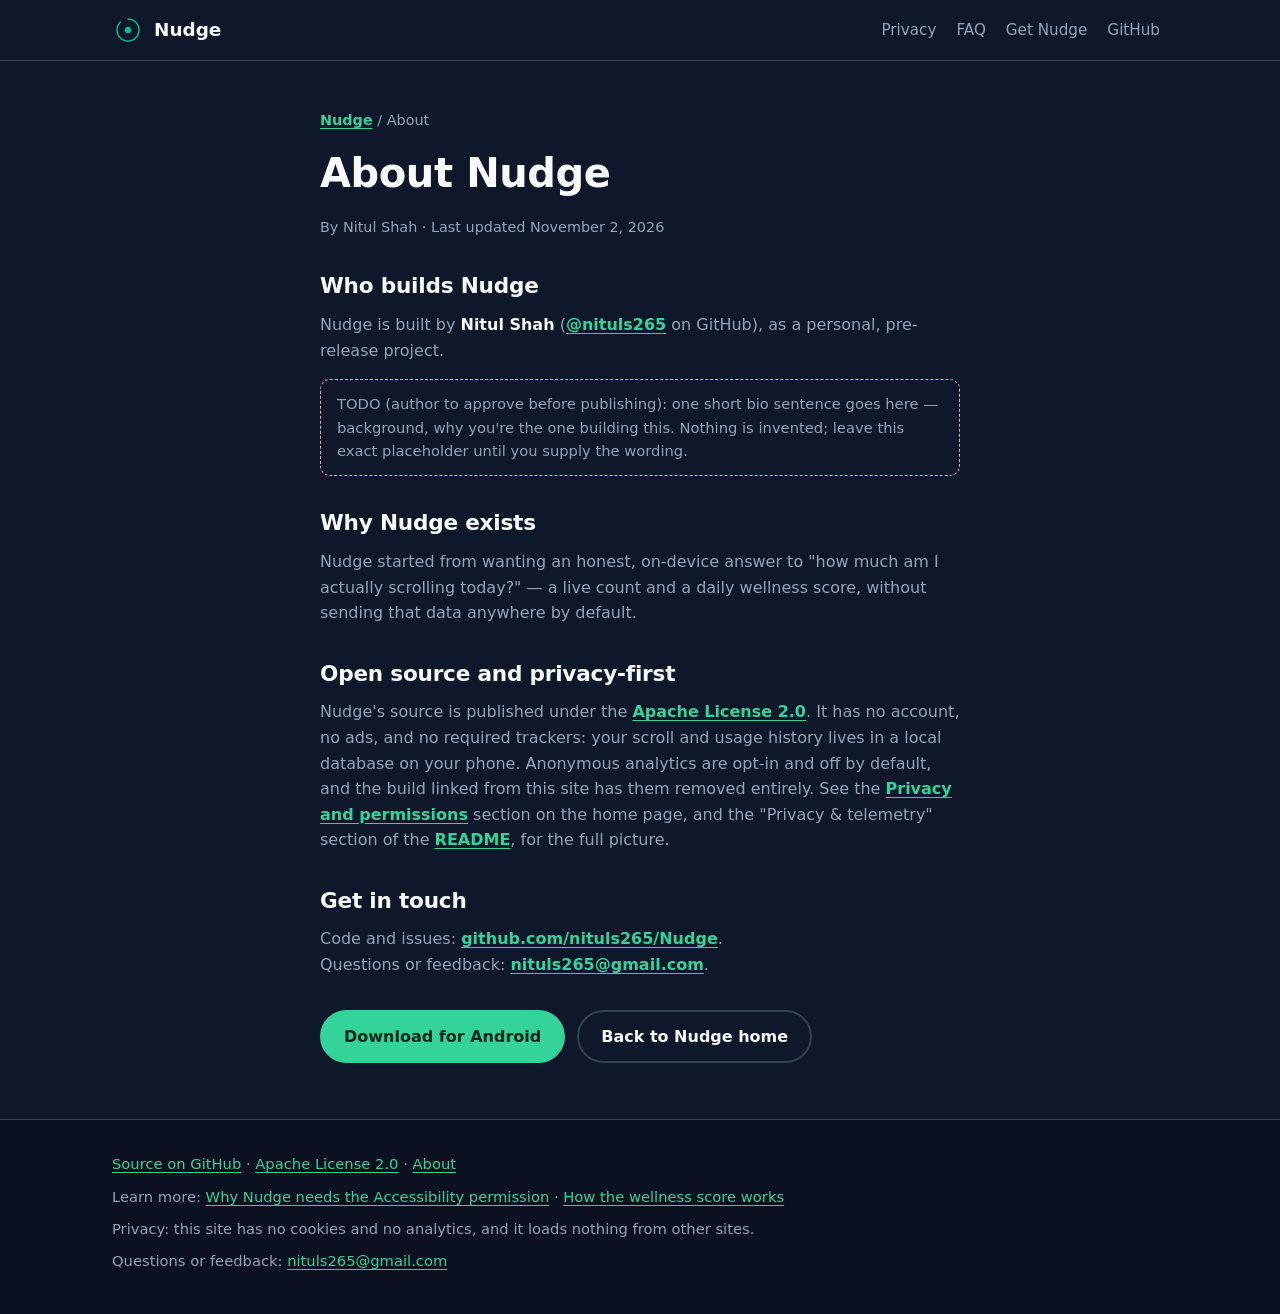
==== docs/about/index.html @ fdf02737 "Add free technical SEO foundation to the landing page Title/description now lead with the "scroll co" ====
<!doctype html>
<html lang="en">
<head>
  <meta charset="utf-8">
  <meta name="viewport" content="width=device-width, initial-scale=1">
  <title>About Nudge</title>
  <meta name="description" content="Who builds Nudge, why it exists, and its open-source, privacy-first stance. Contact and GitHub links.">
  <link rel="canonical" href="https://nituls265.github.io/Nudge/about/">
  <link rel="icon" type="image/png" sizes="32x32" href="../favicon-32.png">
  <link rel="apple-touch-icon" href="../apple-touch-icon.png">
  <meta property="og:type" content="profile">
  <meta property="og:site_name" content="Nudge">
  <meta property="og:title" content="About Nudge">
  <meta property="og:description" content="Who builds Nudge, why it exists, and its open-source, privacy-first stance.">
  <meta property="og:url" content="https://nituls265.github.io/Nudge/about/">
  <meta property="og:image" content="https://nituls265.github.io/Nudge/og-image.png">
  <meta name="twitter:card" content="summary_large_image">
  <link rel="stylesheet" href="../style.css">
  <script type="application/ld+json">
  {
    "@context": "https://schema.org",
    "@type": "AboutPage",
    "name": "About Nudge",
    "description": "Who builds Nudge, why it exists, and its open-source, privacy-first stance.",
    "mainEntityOfPage": "https://nituls265.github.io/Nudge/about/",
    "about": {
      "@type": "Person",
      "name": "Nitul Shah",
      "email": "mailto:nituls265@gmail.com",
      "sameAs": "https://github.com/nituls265"
    }
  }
  </script>
</head>
<body>
  <a class="skip" href="#main">Skip to content</a>

  <header class="site-header">
    <div class="wrap header-inner">
      <a class="brand" href="../" aria-label="Nudge home">
        <img src="../assets/logo-96.png" width="32" height="32" alt="">
        <span>Nudge</span>
      </a>
      <nav aria-label="Primary">
        <a href="../#privacy">Privacy</a>
        <a href="../#faq">FAQ</a>
        <a href="../#get">Get Nudge</a>
        <a href="https://github.com/nituls265/Nudge">GitHub</a>
      </nav>
    </div>
  </header>

  <main id="main">
    <article class="content wrap" aria-labelledby="page-title">
      <p class="breadcrumb"><a href="../">Nudge</a> / About</p>
      <h1 id="page-title">About Nudge</h1>
      <p class="byline">By Nitul Shah · Last updated <time datetime="2026-11-02">November 2, 2026</time></p>

      <h2>Who builds Nudge</h2>
      <p>Nudge is built by <strong>Nitul Shah</strong> (<a href="https://github.com/nituls265">@nituls265</a> on GitHub), as a personal, pre-release project.</p>
      <p class="todo">TODO (author to approve before publishing): one short bio sentence goes here — background, why you're the one building this. Nothing is invented; leave this exact placeholder until you supply the wording.</p>

      <h2>Why Nudge exists</h2>
      <p>Nudge started from wanting an honest, on-device answer to "how much am I actually scrolling today?" — a live count and a daily wellness score, without sending that data anywhere by default.</p>

      <h2>Open source and privacy-first</h2>
      <p>Nudge's source is published under the <a href="https://github.com/nituls265/Nudge/blob/main/LICENSE">Apache License 2.0</a>. It has no account, no ads, and no required trackers: your scroll and usage history lives in a local database on your phone. Anonymous analytics are opt-in and off by default, and the build linked from this site has them removed entirely. See the <a href="../#privacy">Privacy and permissions</a> section on the home page, and the "Privacy & telemetry" section of the <a href="https://github.com/nituls265/Nudge#privacy--telemetry">README</a>, for the full picture.</p>

      <h2>Get in touch</h2>
      <p>Code and issues: <a href="https://github.com/nituls265/Nudge">github.com/nituls265/Nudge</a>.<br>
         Questions or feedback: <a href="mailto:nituls265@gmail.com">nituls265@gmail.com</a>.</p>

      <div class="content-cta">
        <a class="btn btn-primary js-download" href="https://github.com/nituls265/Nudge/releases/latest/download/app-foss-release.apk">Download for Android</a>
        <a class="btn btn-secondary" href="../">Back to Nudge home</a>
      </div>
    </article>
  </main>

  <footer class="site-footer">
    <div class="wrap footer-inner">
      <p><a href="https://github.com/nituls265/Nudge">Source on GitHub</a> ·
         <a href="https://github.com/nituls265/Nudge/blob/main/LICENSE">Apache License 2.0</a> ·
         <a href="../about/">About</a></p>
      <p>Learn more: <a href="../accessibility-permission/">Why Nudge needs the Accessibility permission</a> ·
         <a href="../wellness-score/">How the wellness score works</a></p>
      <p>Privacy: this site has no cookies and no analytics, and it loads nothing from other sites.</p>
      <p>Questions or feedback: <a href="mailto:nituls265@gmail.com">nituls265@gmail.com</a></p>
    </div>
  </footer>
</body>
</html>
---- docs/style.css ----
/* Nudge landing page — matches the app's palette (ui/theme/Color.kt). */
:root {
  --bg: #0F172A;        /* Slate900 */
  --bg-deep: #0B1120;   /* Slate950 */
  --card: #1E293B;      /* Slate800 */
  --line: #334155;      /* Slate700 */
  --text: #F8FAFC;      /* Slate50 */
  --muted: #94A3B8;     /* Slate400 */
  --accent: #34D399;    /* Emerald400 */
  --accent-ink: #06261B;
  --danger: #FCA5A5;
  --radius: 16px;
  --wrap: 68rem;
  color-scheme: dark;
}

*, *::before, *::after { box-sizing: border-box; }
[hidden] { display: none !important; }

html { -webkit-text-size-adjust: 100%; scroll-behavior: smooth; }
@media (prefers-reduced-motion: reduce) { html { scroll-behavior: auto; } }

body {
  margin: 0;
  background: var(--bg);
  color: var(--text);
  font: 400 1rem/1.6 system-ui, -apple-system, "Segoe UI", Roboto, "Helvetica Neue", Arial, sans-serif;
}

img, video { max-width: 100%; height: auto; display: block; }

a { color: var(--accent); text-underline-offset: 0.18em; }
a:hover { text-decoration-thickness: 2px; }

:focus-visible { outline: 3px solid var(--accent); outline-offset: 3px; border-radius: 6px; }

h1, h2, h3 { line-height: 1.2; margin: 0 0 0.6em; letter-spacing: -0.01em; text-wrap: balance; }
h1 { font-size: clamp(2rem, 7vw, 3.5rem); font-weight: 800; }
h2 { font-size: clamp(1.5rem, 4.5vw, 2.1rem); font-weight: 750; text-align: center; }
h3 { font-size: 1.15rem; font-weight: 700; }
p { margin: 0 0 1em; }

.wrap { width: 100%; max-width: var(--wrap); margin: 0 auto; padding-left: 16px; padding-right: 16px; }

.sr-only {
  position: absolute; width: 1px; height: 1px; padding: 0; margin: -1px;
  overflow: hidden; clip: rect(0 0 0 0); white-space: nowrap; border: 0;
}

.skip {
  position: absolute; left: 8px; top: -100px; z-index: 10;
  background: var(--accent); color: var(--accent-ink); padding: 8px 14px;
  border-radius: 8px; font-weight: 700;
}
.skip:focus { top: 8px; }

/* Header */
.site-header { border-bottom: 1px solid var(--line); }
.header-inner { display: flex; align-items: center; justify-content: space-between; gap: 12px; min-height: 60px; }
.brand { display: inline-flex; align-items: center; gap: 10px; color: var(--text); text-decoration: none; font-weight: 800; font-size: 1.15rem; }
nav { display: flex; gap: 4px; flex-wrap: wrap; }
nav a { color: var(--muted); text-decoration: none; padding: 10px 8px; font-size: 0.95rem; }
nav a:hover { color: var(--text); }

/* Sections */
main > section { padding-top: 56px; padding-bottom: 56px; }
.hero { text-align: center; padding-top: 64px; }
.lede { text-wrap: balance; color: var(--muted); font-size: clamp(1.05rem, 2.6vw, 1.25rem); max-width: 40rem; margin: 0 auto 1.6em; }
.fine { color: var(--muted); font-size: 0.92rem; }
.center { text-align: center; }

/* Buttons */
.cta-row { display: flex; flex-direction: column; gap: 12px; align-items: center; margin-bottom: 14px; }
.btn {
  display: inline-flex; align-items: center; justify-content: center;
  min-height: 48px; padding: 12px 22px; border-radius: 999px;
  font: inherit; font-weight: 700; text-decoration: none; cursor: pointer;
  border: 2px solid transparent; transition: transform .12s ease, background-color .12s ease;
}
.btn:active { transform: translateY(1px); }
.btn-primary { background: var(--accent); color: var(--accent-ink); }
.btn-primary:hover { background: #6EE7B7; }
.btn-secondary { background: transparent; color: var(--text); border-color: var(--line); }
.btn-secondary:hover { border-color: var(--muted); }
.btn[disabled], fieldset[disabled] .btn { opacity: .6; cursor: not-allowed; }

/* Device-specific text (set by app.js; without JS nothing here is hidden) */
.ios-only { display: none; }
[data-device="ios"] .ios-only { display: block; }
[data-device="ios"] #hero-note { display: none; }

/* Demo */
.demo { padding-top: 8px; }
.demo-frame { margin: 0 auto; max-width: 300px; text-align: center; }
.demo-frame video, .demo-frame .phone-shot { width: 100%; aspect-ratio: 9 / 16; }
.phone-shot { border-radius: 24px; background: var(--bg-deep); border: 1px solid var(--line); }
.demo-frame video, .demo-frame .phone-shot { border-radius: 28px; }

.screens { display: grid; gap: 24px; margin-top: 40px; justify-items: center; }
.screens figure { margin: 0; max-width: 300px; text-align: center; }
.screens figcaption { color: var(--text); font-weight: 600; }
figcaption { color: var(--muted); font-size: 0.92rem; margin-top: 12px; }
.autoplay-note { display: block; margin-top: 4px; }

/* Cards & grids */
.card { background: var(--card); border: 1px solid var(--line); border-radius: var(--radius); padding: 22px; }
.card p:last-child { margin-bottom: 0; }

.feature-grid { list-style: none; margin: 0; padding: 0; display: grid; gap: 16px; }
.feature-grid h3 { color: var(--accent); }
.feature-grid p { color: var(--muted); }

.two-col { display: grid; gap: 16px; }
.checks { margin: 0; padding: 0; list-style: none; }
.checks li { position: relative; padding-left: 28px; margin-bottom: 12px; color: var(--muted); }
.checks li strong { color: var(--text); }
.checks li::before {
  content: ""; position: absolute; left: 4px; top: 0.45em;
  width: 12px; height: 7px; border-left: 2.5px solid var(--accent); border-bottom: 2.5px solid var(--accent);
  transform: rotate(-45deg);
}
.privacy p { color: var(--muted); }
.privacy p strong, .privacy p em { color: var(--text); }

/* FAQ */
.faq-list { display: grid; gap: 16px; margin-top: 24px; }
.faq-list h3 { color: var(--accent); }
.faq-list p { color: var(--muted); margin: 0; }

/* Get Nudge */
.get-grid { display: grid; gap: 16px; margin-top: 24px; }
.get-grid .card { display: flex; flex-direction: column; gap: 12px; align-items: flex-start; }
.get-grid .card > .btn { width: 100%; }
.get-qr { align-items: center !important; }
.get-qr details { width: 100%; text-align: center; }
.get-qr summary { cursor: pointer; font-weight: 700; padding: 6px 0; }
.qr { margin: 16px auto 0; background: #fff; padding: 12px; border-radius: 12px; width: 200px; height: 200px; }
.stat { color: var(--text); font-weight: 600; }

/* Device ordering of the three Get cards: never hides any of them */
[data-device="ios"] .get-ios { order: -1; }
[data-device="android"] .get-qr { order: 2; }

/* Waitlist */
form { width: 100%; margin: 0; }
fieldset { border: 0; margin: 0; padding: 0; min-width: 0; }
label { display: block; font-weight: 600; margin-bottom: 6px; }
.field-row { display: flex; gap: 8px; flex-wrap: wrap; }
input[type="email"] {
  flex: 1 1 14rem; min-width: 0; min-height: 48px; padding: 10px 14px;
  font: inherit; color: var(--text); background: var(--bg);
  border: 1px solid var(--line); border-radius: 12px;
}
input[type="email"]:focus-visible { border-color: var(--accent); }
input[aria-invalid="true"] { border-color: var(--danger); }
.hp { position: absolute; left: -10000px; width: 1px; height: 1px; overflow: hidden; }
.status { margin: 0; min-height: 1.6em; font-weight: 600; }
.status.ok { color: var(--accent); }
.status.err { color: var(--danger); }

/* Content pages (about, accessibility-permission, wellness-score) */
.content { padding-top: 48px; padding-bottom: 56px; max-width: 42rem; }
.content h1 { font-size: clamp(1.75rem, 5vw, 2.5rem); }
.content h2 { text-align: left; font-size: 1.35rem; margin-top: 1.6em; }
.content p, .content li { color: var(--muted); }
.content strong { color: var(--text); }
.content a { font-weight: 600; }
.breadcrumb { color: var(--muted); font-size: 0.9rem; margin-bottom: 1.2em; }
.byline { color: var(--muted); font-size: 0.9rem; margin-top: -0.4em; margin-bottom: 1.6em; }
.content-cta { display: flex; flex-wrap: wrap; gap: 12px; margin-top: 2em; }
.todo { border: 1px dashed var(--danger); border-radius: 10px; padding: 12px 16px; color: var(--danger); font-size: 0.92rem; }

/* Footer */
.site-footer { border-top: 1px solid var(--line); background: var(--bg-deep); padding: 32px 0; color: var(--muted); font-size: 0.92rem; }
.footer-inner p { margin-bottom: 0.6em; }

/* Larger screens */
@media (min-width: 40rem) {
  .cta-row { flex-direction: row; justify-content: center; }
  .feature-grid { grid-template-columns: repeat(2, 1fr); }
  .screens { grid-template-columns: repeat(3, 1fr); align-items: start; gap: 20px; }
}
@media (min-width: 56rem) {
  .two-col { grid-template-columns: 1fr 1fr; }
  .get-grid { grid-template-columns: repeat(3, 1fr); }
  .feature-grid { grid-template-columns: repeat(3, 1fr); }
  .faq-list { grid-template-columns: 1fr 1fr; }
}
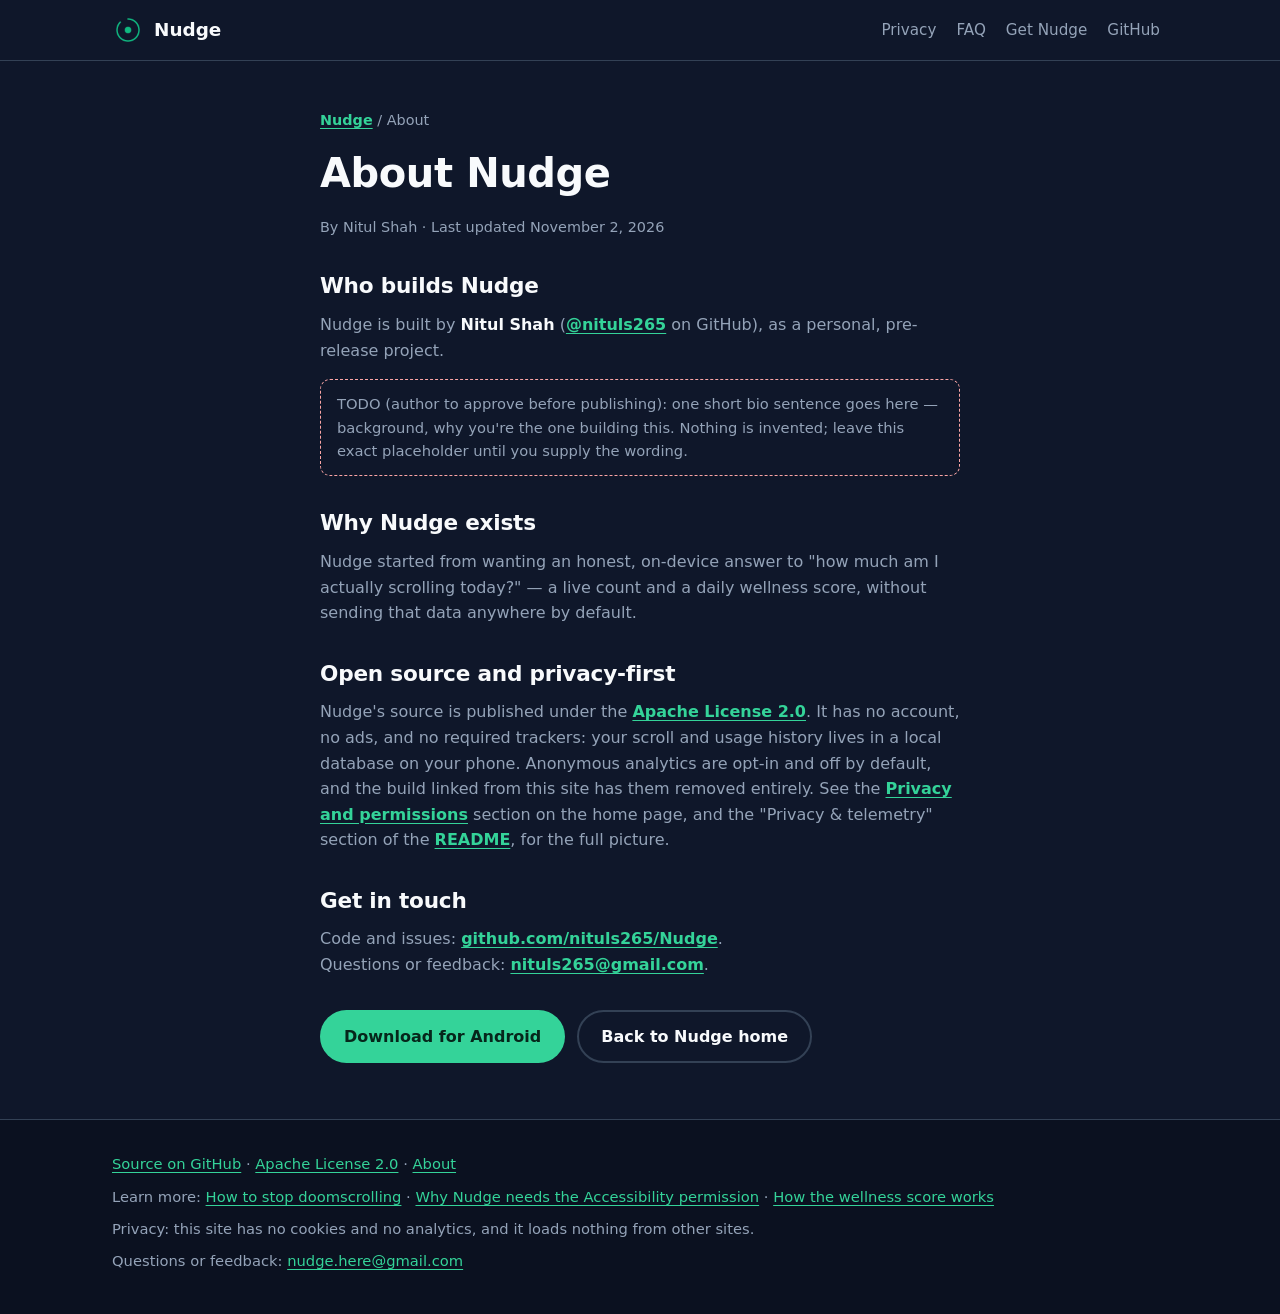
==== commit 2a839740: "Add "How to stop doomscrolling on Android" page Targets the informational query, states the real (fi" ====
--- a/docs/about/index.html
+++ b/docs/about/index.html
@@ -82,10 +82,11 @@
       <p><a href="https://github.com/nituls265/Nudge">Source on GitHub</a> ·
          <a href="https://github.com/nituls265/Nudge/blob/main/LICENSE">Apache License 2.0</a> ·
          <a href="../about/">About</a></p>
-      <p>Learn more: <a href="../accessibility-permission/">Why Nudge needs the Accessibility permission</a> ·
+      <p>Learn more: <a href="../stop-doomscrolling/">How to stop doomscrolling</a> ·
+         <a href="../accessibility-permission/">Why Nudge needs the Accessibility permission</a> ·
          <a href="../wellness-score/">How the wellness score works</a></p>
       <p>Privacy: this site has no cookies and no analytics, and it loads nothing from other sites.</p>
-      <p>Questions or feedback: <a href="mailto:nituls265@gmail.com">nituls265@gmail.com</a></p>
+      <p>Questions or feedback: <a href="mailto:nudge.here@gmail.com">nudge.here@gmail.com</a></p>
     </div>
   </footer>
 </body>
--- a/docs/style.css
+++ b/docs/style.css
@@ -141,6 +141,26 @@
 [data-device="ios"] .get-ios { order: -1; }
 [data-device="android"] .get-qr { order: 2; }
 
+/* Post-download panel: setup guide + 30-day challenge */
+.after-download { margin-top: 16px; display: grid; gap: 28px; scroll-margin-top: 16px; }
+.after-download:focus { outline: none; }
+.after-download:focus-visible { outline: 3px solid var(--accent); outline-offset: 3px; }
+.after-download h3 { color: var(--accent); }
+.steps { margin: 0; padding-left: 1.3em; color: var(--muted); }
+.steps li { margin-bottom: 10px; padding-left: 4px; }
+.steps li strong, .steps li em { color: var(--text); }
+.ad-challenge { border-top: 1px solid var(--line); padding-top: 24px; }
+.check { display: flex; gap: 10px; align-items: flex-start; font-weight: 400; color: var(--muted); margin: 14px 0 0; cursor: pointer; }
+#challenge-form input[type="email"] { width: 100%; }
+.ch-submit { margin-top: 16px; }
+#ch-promise { margin-top: 10px; }
+.check input { width: 20px; height: 20px; margin: 2px 0 0; flex: none; accent-color: var(--accent); }
+.linklike {
+  background: none; border: 0; padding: 6px 0; font: inherit; font-size: 0.92rem;
+  color: var(--accent); text-decoration: underline; text-underline-offset: 0.18em; cursor: pointer;
+}
+.linklike[hidden] { display: none; }
+
 /* Waitlist */
 form { width: 100%; margin: 0; }
 fieldset { border: 0; margin: 0; padding: 0; min-width: 0; }
@@ -183,6 +203,8 @@
 @media (min-width: 56rem) {
   .two-col { grid-template-columns: 1fr 1fr; }
   .get-grid { grid-template-columns: repeat(3, 1fr); }
+  .after-download { grid-template-columns: 1.1fr 1fr; gap: 40px; }
+  .ad-challenge { border-top: 0; padding-top: 0; border-left: 1px solid var(--line); padding-left: 40px; }
   .feature-grid { grid-template-columns: repeat(3, 1fr); }
   .faq-list { grid-template-columns: 1fr 1fr; }
 }
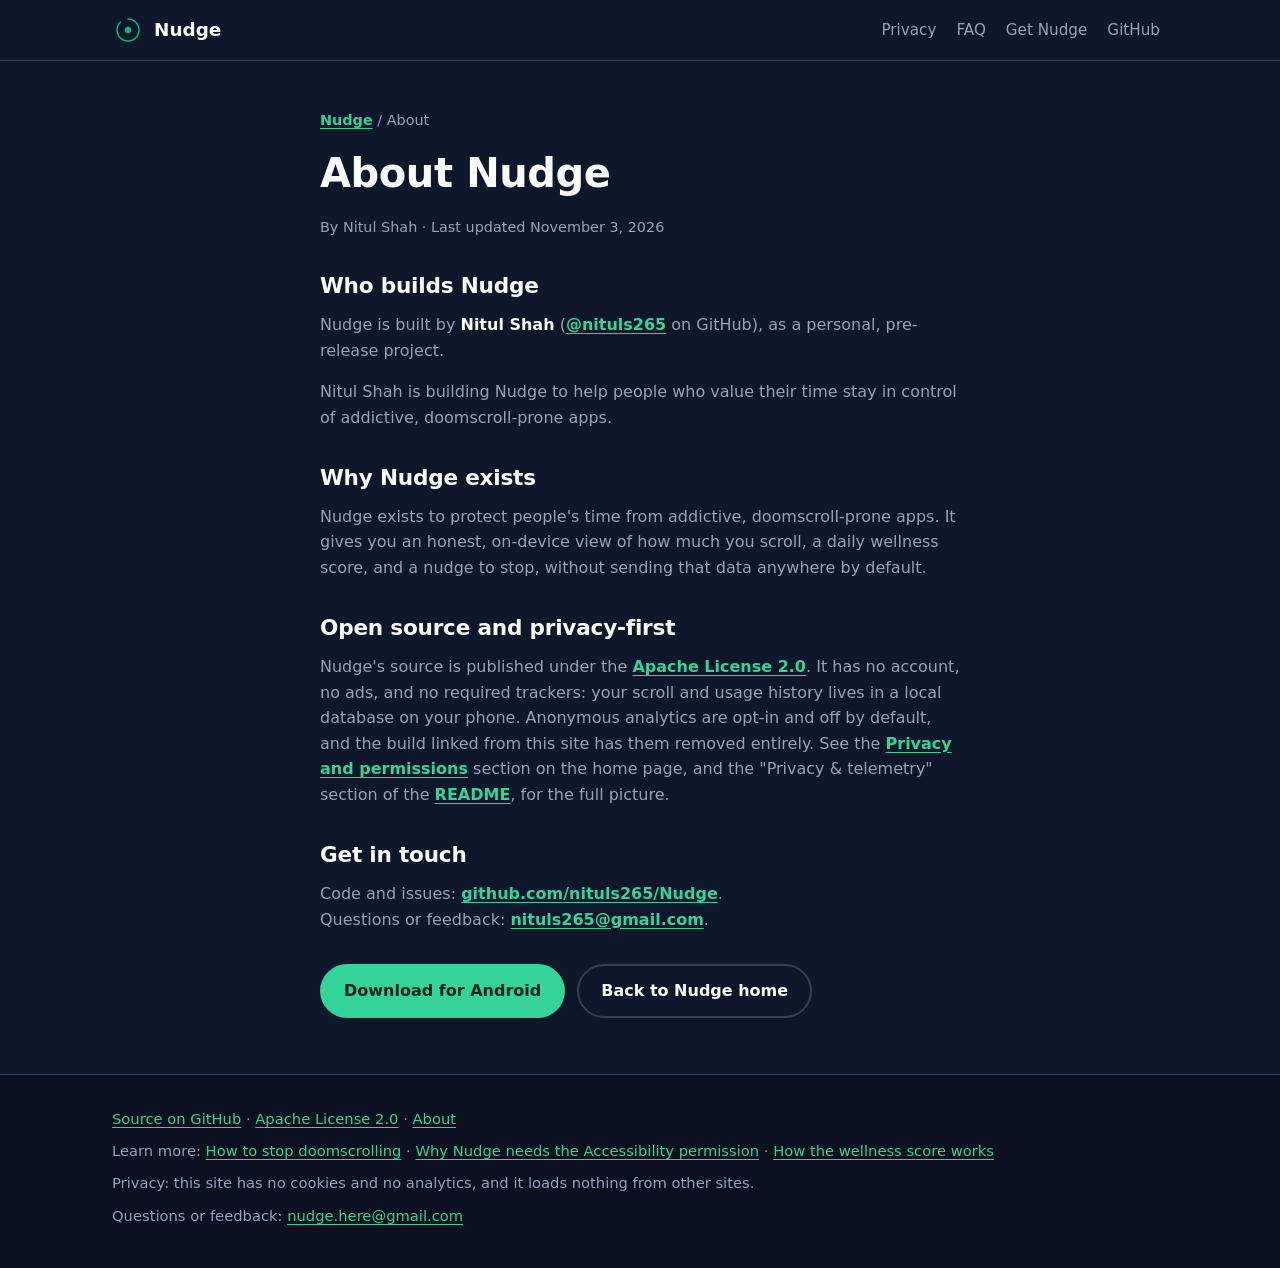
==== commit 3df867ac: "About page: replace TODO with the author's stated motive Bio sentence and "Why Nudge exists" now use" ====
--- a/docs/about/index.html
+++ b/docs/about/index.html
@@ -3,14 +3,14 @@
 <head>
   <meta charset="utf-8">
   <meta name="viewport" content="width=device-width, initial-scale=1">
-  <title>About Nudge</title>
+  <title>About Nudge: Open-Source Doomscrolling App for Android</title>
   <meta name="description" content="Who builds Nudge, why it exists, and its open-source, privacy-first stance. Contact and GitHub links.">
   <link rel="canonical" href="https://nituls265.github.io/Nudge/about/">
   <link rel="icon" type="image/png" sizes="32x32" href="../favicon-32.png">
   <link rel="apple-touch-icon" href="../apple-touch-icon.png">
   <meta property="og:type" content="profile">
   <meta property="og:site_name" content="Nudge">
-  <meta property="og:title" content="About Nudge">
+  <meta property="og:title" content="About Nudge: Open-Source Doomscrolling App for Android">
   <meta property="og:description" content="Who builds Nudge, why it exists, and its open-source, privacy-first stance.">
   <meta property="og:url" content="https://nituls265.github.io/Nudge/about/">
   <meta property="og:image" content="https://nituls265.github.io/Nudge/og-image.png">
@@ -54,14 +54,14 @@
     <article class="content wrap" aria-labelledby="page-title">
       <p class="breadcrumb"><a href="../">Nudge</a> / About</p>
       <h1 id="page-title">About Nudge</h1>
-      <p class="byline">By Nitul Shah · Last updated <time datetime="2026-11-02">November 2, 2026</time></p>
+      <p class="byline">By Nitul Shah · Last updated <time datetime="2026-11-03">November 3, 2026</time></p>
 
       <h2>Who builds Nudge</h2>
       <p>Nudge is built by <strong>Nitul Shah</strong> (<a href="https://github.com/nituls265">@nituls265</a> on GitHub), as a personal, pre-release project.</p>
-      <p class="todo">TODO (author to approve before publishing): one short bio sentence goes here — background, why you're the one building this. Nothing is invented; leave this exact placeholder until you supply the wording.</p>
+      <p>Nitul Shah is building Nudge to help people who value their time stay in control of addictive, doomscroll-prone apps.</p>
 
       <h2>Why Nudge exists</h2>
-      <p>Nudge started from wanting an honest, on-device answer to "how much am I actually scrolling today?" — a live count and a daily wellness score, without sending that data anywhere by default.</p>
+      <p>Nudge exists to protect people's time from addictive, doomscroll-prone apps. It gives you an honest, on-device view of how much you scroll, a daily wellness score, and a nudge to stop, without sending that data anywhere by default.</p>
 
       <h2>Open source and privacy-first</h2>
       <p>Nudge's source is published under the <a href="https://github.com/nituls265/Nudge/blob/main/LICENSE">Apache License 2.0</a>. It has no account, no ads, and no required trackers: your scroll and usage history lives in a local database on your phone. Anonymous analytics are opt-in and off by default, and the build linked from this site has them removed entirely. See the <a href="../#privacy">Privacy and permissions</a> section on the home page, and the "Privacy & telemetry" section of the <a href="https://github.com/nituls265/Nudge#privacy--telemetry">README</a>, for the full picture.</p>
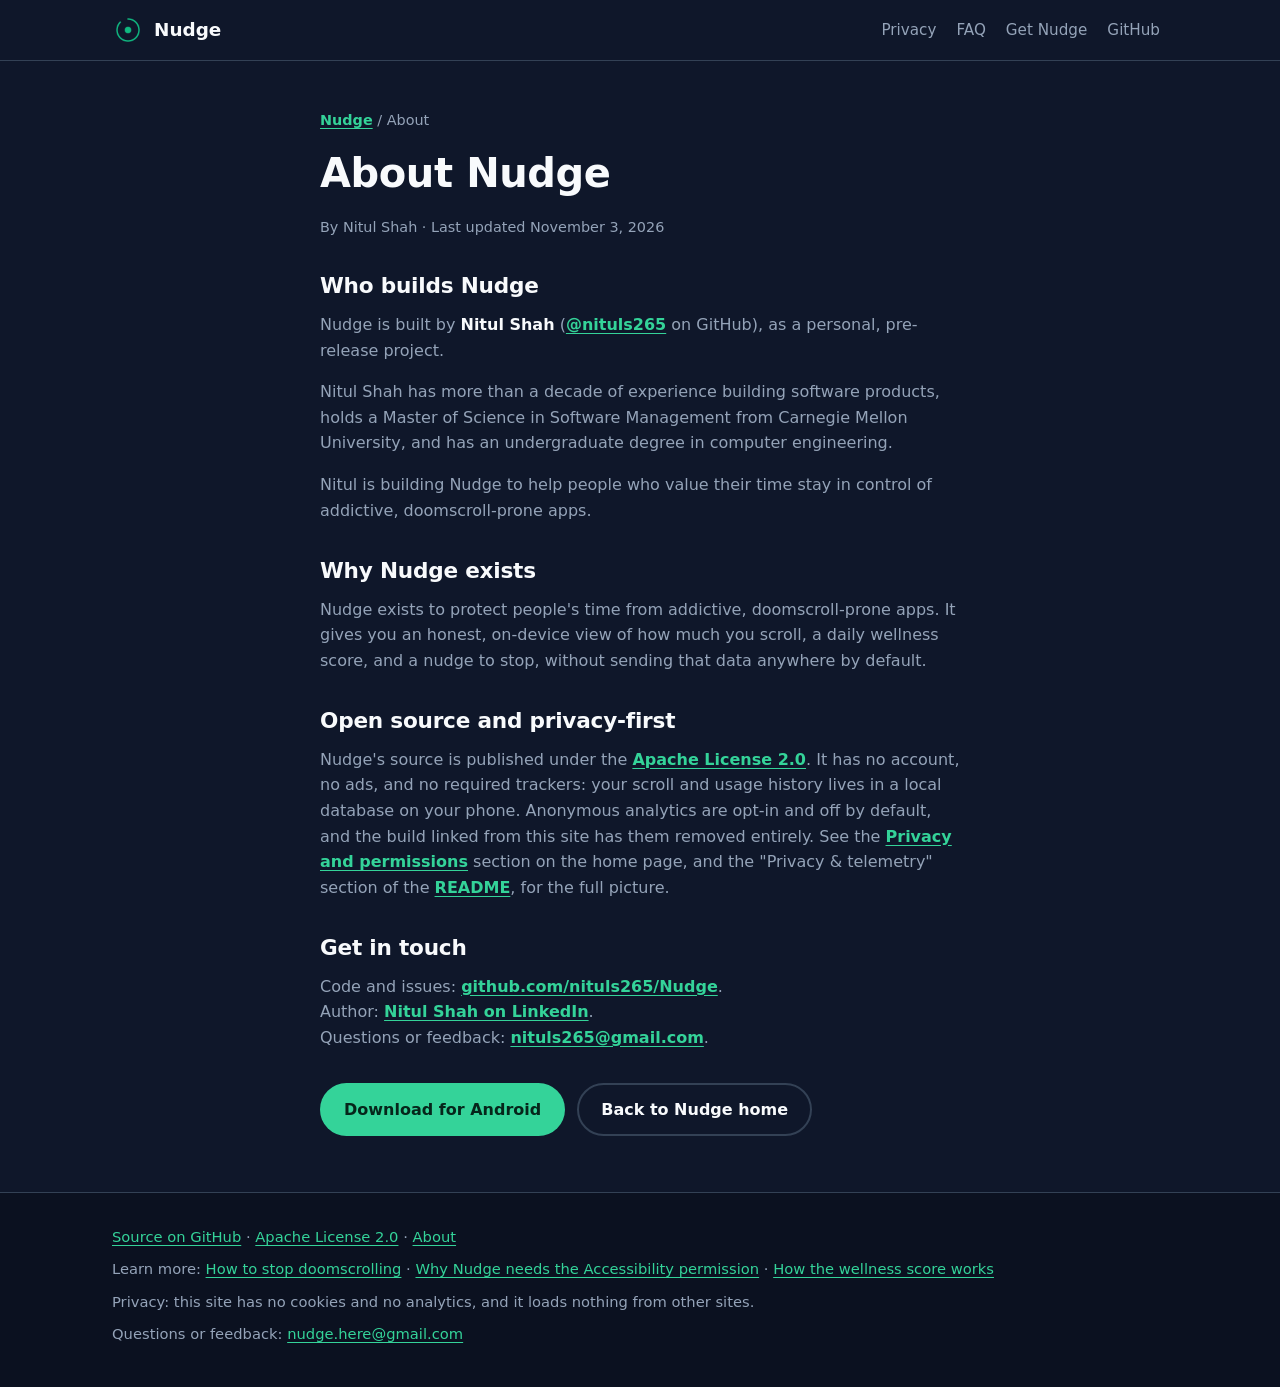
==== commit d3c41f34: "About page: add author credentials and LinkedIn; link author in JSON-LD Credentials and profile URL " ====
--- a/docs/about/index.html
+++ b/docs/about/index.html
@@ -27,7 +27,12 @@
       "@type": "Person",
       "name": "Nitul Shah",
       "email": "mailto:nituls265@gmail.com",
-      "sameAs": "https://github.com/nituls265"
+      "url": "https://nituls265.github.io/Nudge/about/",
+      "sameAs": [
+        "https://github.com/nituls265",
+        "https://www.linkedin.com/in/nitulshah"
+      ],
+      "alumniOf": { "@type": "CollegeOrUniversity", "name": "Carnegie Mellon University" }
     }
   }
   </script>
@@ -58,7 +63,8 @@
 
       <h2>Who builds Nudge</h2>
       <p>Nudge is built by <strong>Nitul Shah</strong> (<a href="https://github.com/nituls265">@nituls265</a> on GitHub), as a personal, pre-release project.</p>
-      <p>Nitul Shah is building Nudge to help people who value their time stay in control of addictive, doomscroll-prone apps.</p>
+      <p>Nitul Shah has more than a decade of experience building software products, holds a Master of Science in Software Management from Carnegie Mellon University, and has an undergraduate degree in computer engineering.</p>
+      <p>Nitul is building Nudge to help people who value their time stay in control of addictive, doomscroll-prone apps.</p>
 
       <h2>Why Nudge exists</h2>
       <p>Nudge exists to protect people's time from addictive, doomscroll-prone apps. It gives you an honest, on-device view of how much you scroll, a daily wellness score, and a nudge to stop, without sending that data anywhere by default.</p>
@@ -68,6 +74,7 @@
 
       <h2>Get in touch</h2>
       <p>Code and issues: <a href="https://github.com/nituls265/Nudge">github.com/nituls265/Nudge</a>.<br>
+         Author: <a href="https://www.linkedin.com/in/nitulshah">Nitul Shah on LinkedIn</a>.<br>
          Questions or feedback: <a href="mailto:nituls265@gmail.com">nituls265@gmail.com</a>.</p>
 
       <div class="content-cta">
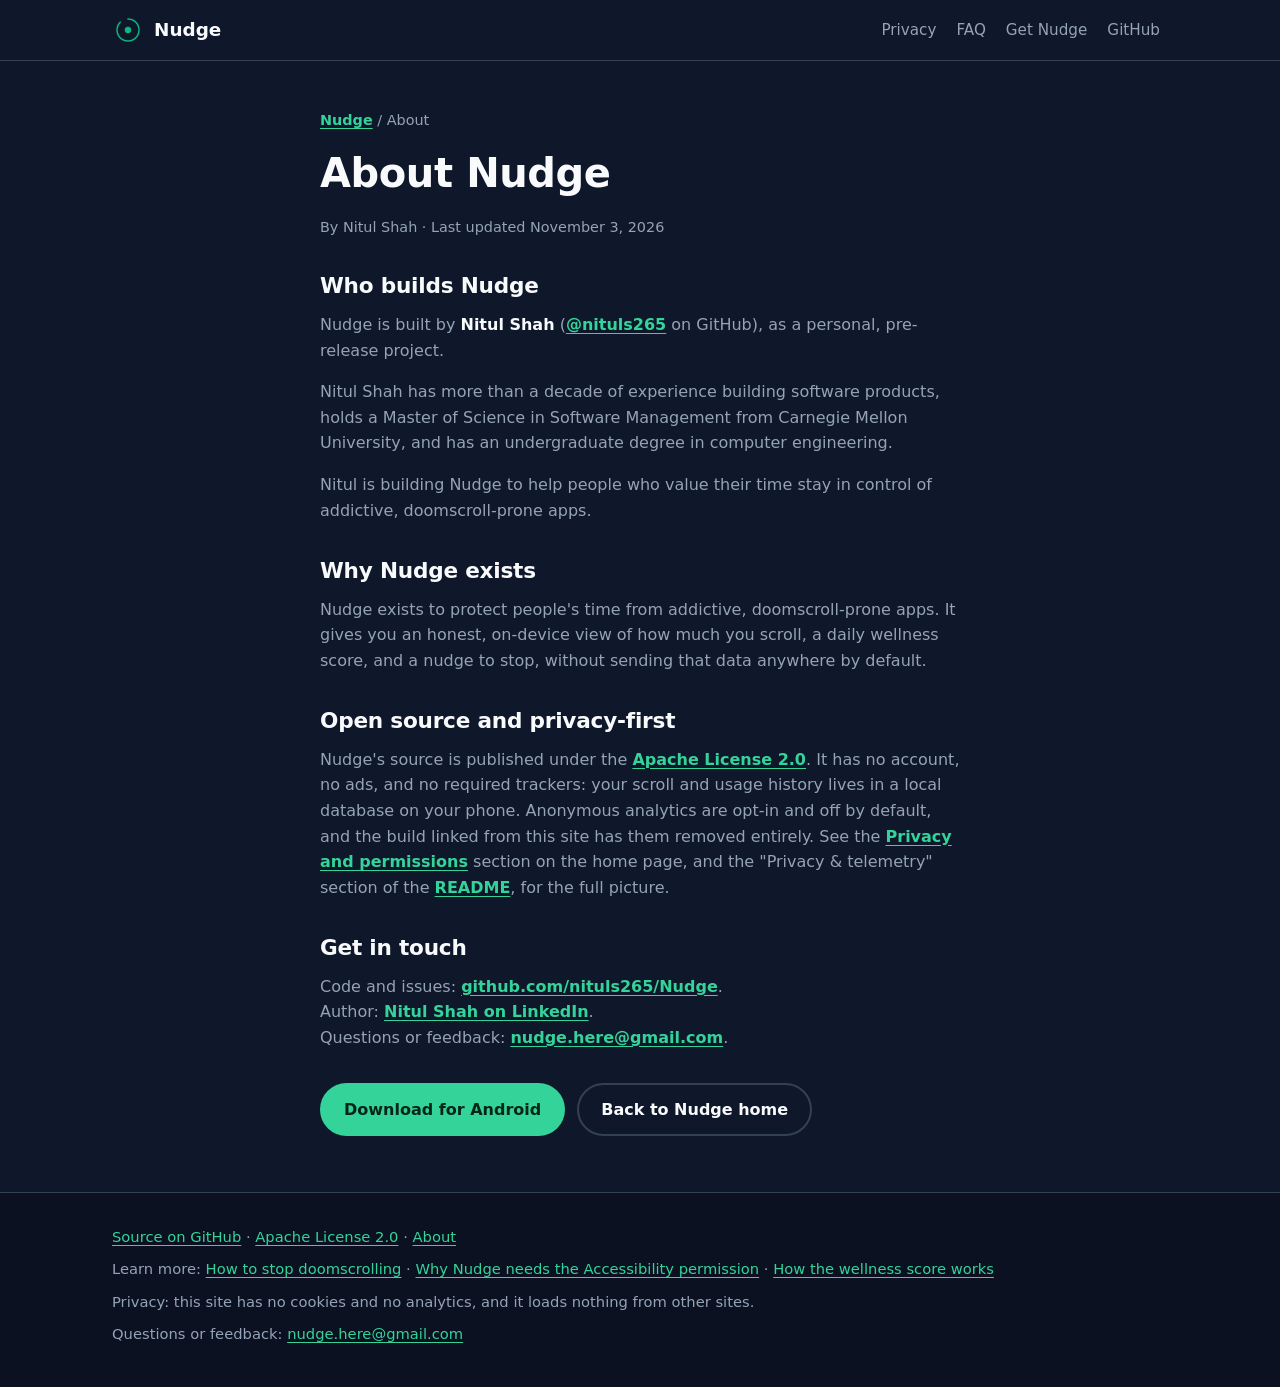
==== commit c3e2d6f6: "About page: use nudge.here@gmail.com as the public contact Matches the site footers and the contact " ====
--- a/docs/about/index.html
+++ b/docs/about/index.html
@@ -26,7 +26,7 @@
     "about": {
       "@type": "Person",
       "name": "Nitul Shah",
-      "email": "mailto:nituls265@gmail.com",
+      "email": "mailto:nudge.here@gmail.com",
       "url": "https://nituls265.github.io/Nudge/about/",
       "sameAs": [
         "https://github.com/nituls265",
@@ -75,7 +75,7 @@
       <h2>Get in touch</h2>
       <p>Code and issues: <a href="https://github.com/nituls265/Nudge">github.com/nituls265/Nudge</a>.<br>
          Author: <a href="https://www.linkedin.com/in/nitulshah">Nitul Shah on LinkedIn</a>.<br>
-         Questions or feedback: <a href="mailto:nituls265@gmail.com">nituls265@gmail.com</a>.</p>
+         Questions or feedback: <a href="mailto:nudge.here@gmail.com">nudge.here@gmail.com</a>.</p>
 
       <div class="content-cta">
         <a class="btn btn-primary js-download" href="https://github.com/nituls265/Nudge/releases/latest/download/app-foss-release.apk">Download for Android</a>
